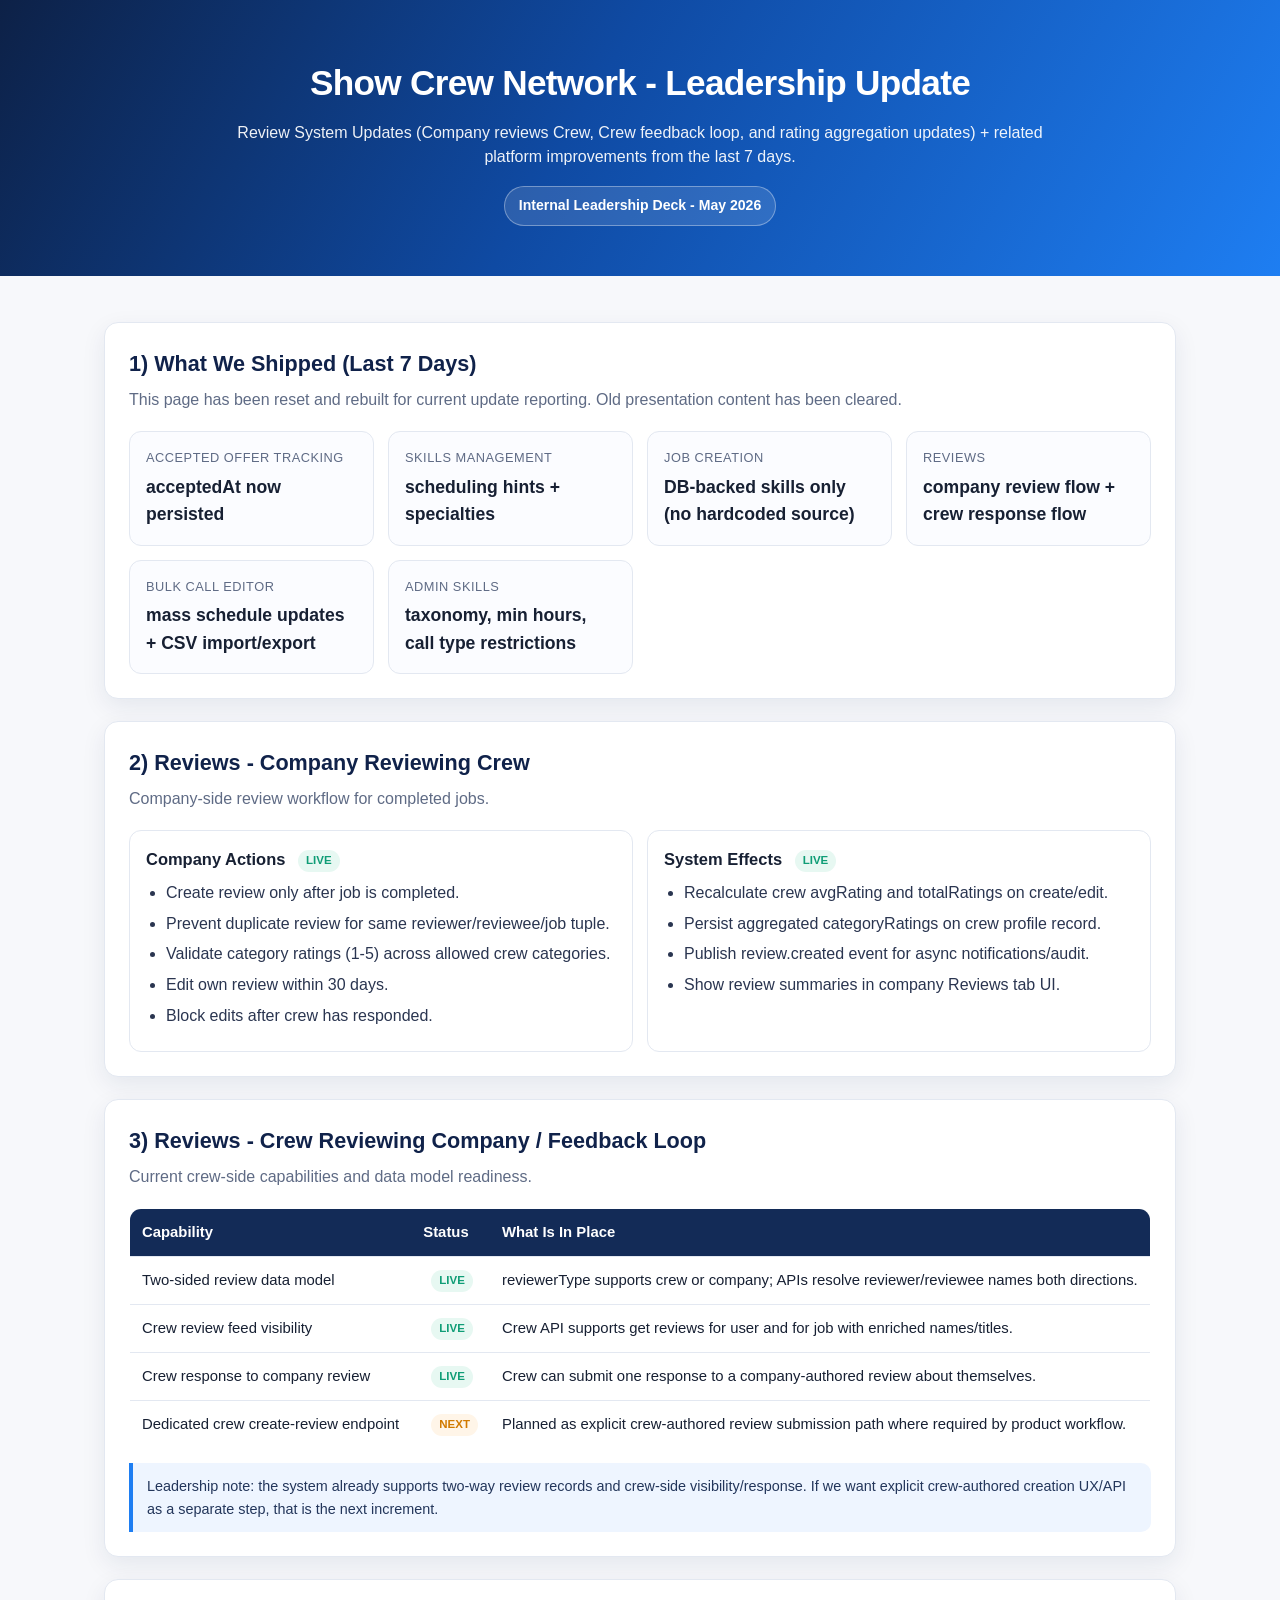
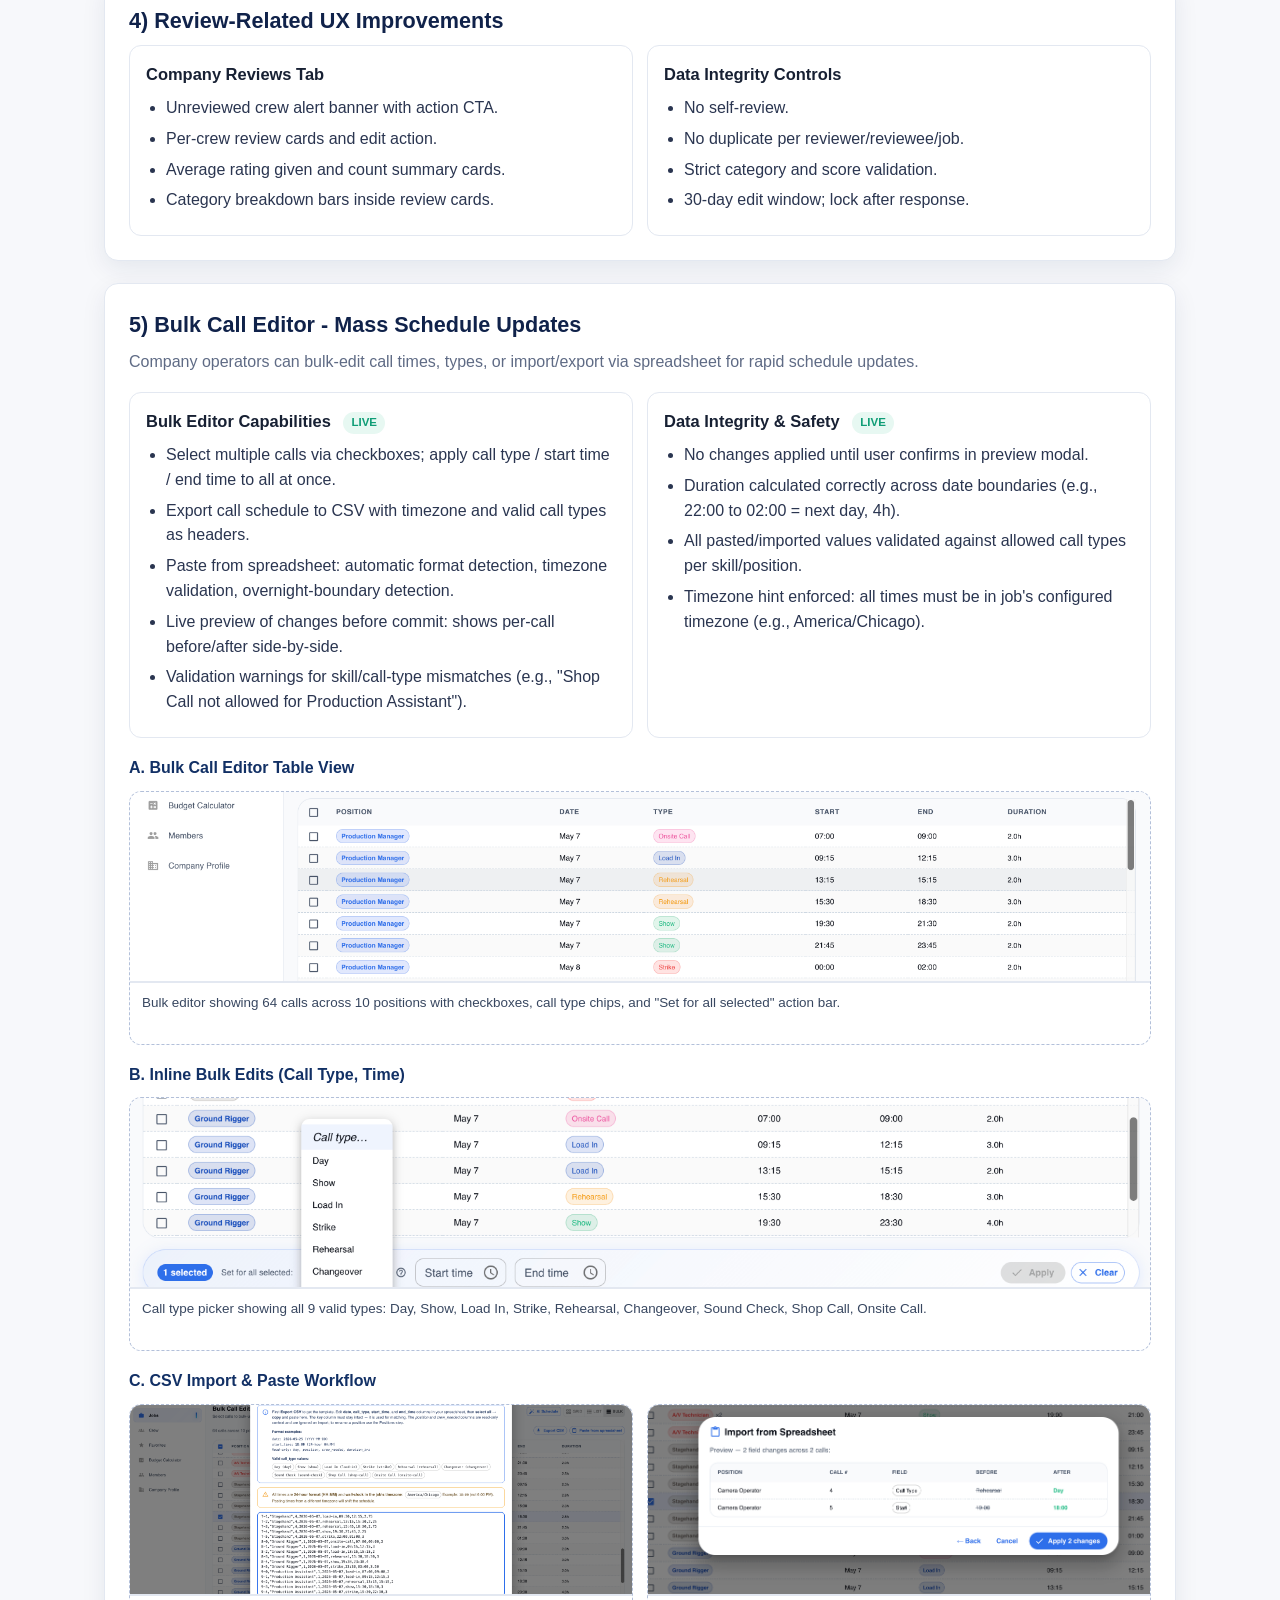
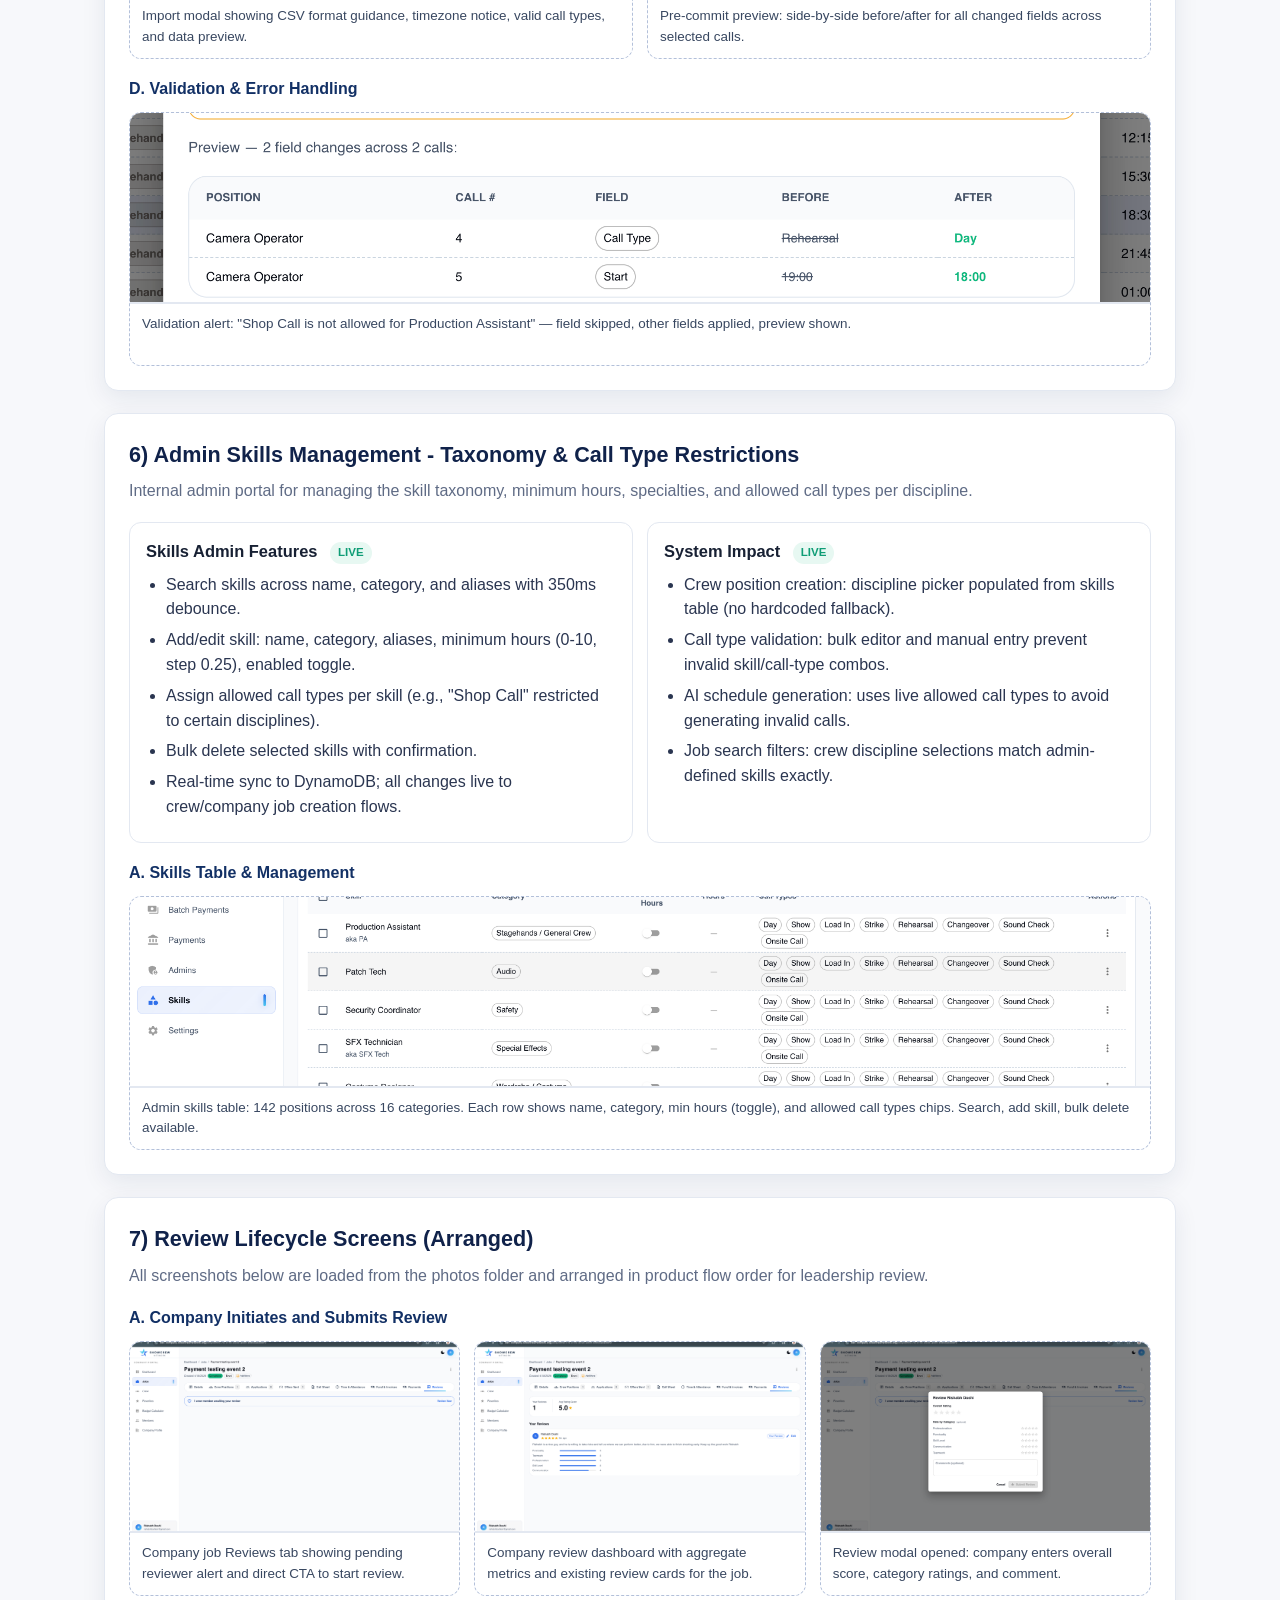
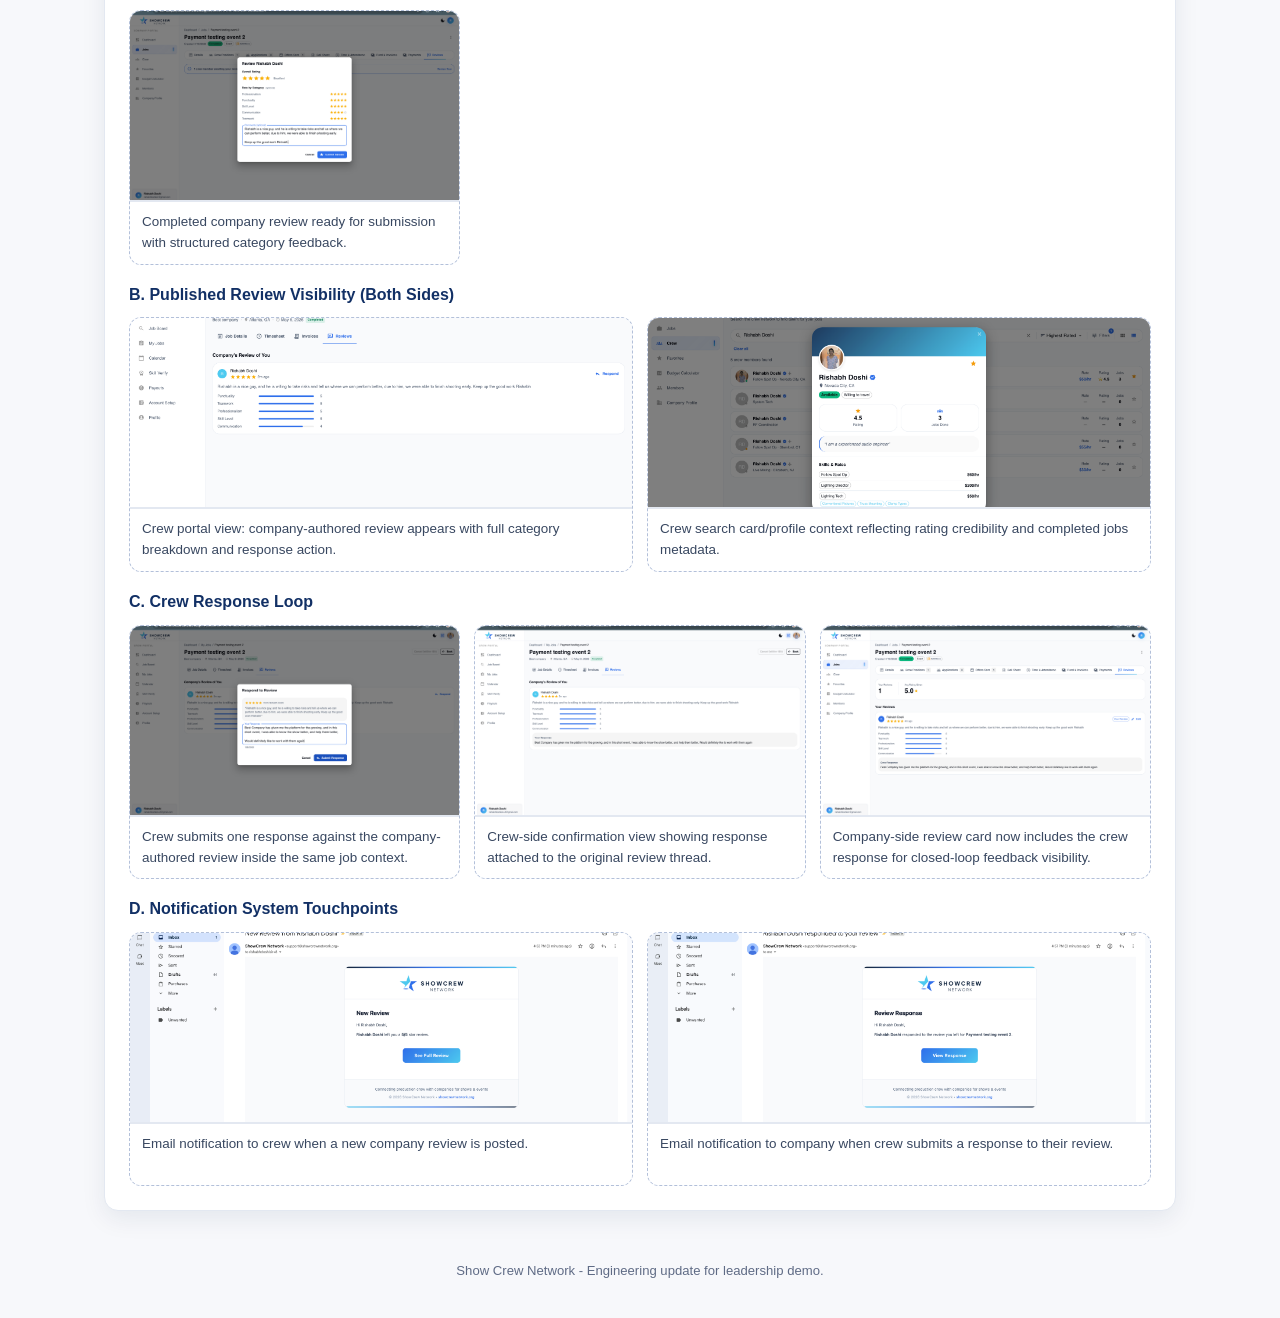
==== demo-29-april-2026.html @ bf5eb134 "feat: Add bulk call editor and admin skills management sections to leadership deck - Section 5: Bulk" ====
<!DOCTYPE html>
<html lang="en">
<head>
  <meta charset="UTF-8">
  <meta name="viewport" content="width=device-width, initial-scale=1.0">
  <title>Show Crew Network - Leadership Update (Reviews)</title>
  <style>
    :root {
      --bg: #f7f8fb;
      --card: #ffffff;
      --text: #172033;
      --muted: #5f6b85;
      --brand: #0f4aa3;
      --brand-2: #1e7ef2;
      --ok: #0f9d76;
      --warn: #d17a00;
      --line: #e3e8f1;
      --shadow: 0 8px 24px rgba(16, 37, 72, 0.08);
      --radius: 14px;
    }

    * { box-sizing: border-box; margin: 0; padding: 0; }
    body {
      font-family: -apple-system, BlinkMacSystemFont, 'Segoe UI', Roboto, Arial, sans-serif;
      background: var(--bg);
      color: var(--text);
      line-height: 1.55;
    }

    .hero {
      background: linear-gradient(120deg, #0d2147 0%, #0f4aa3 45%, #1e7ef2 100%);
      color: #fff;
      padding: 56px 24px 50px;
      text-align: center;
    }
    .hero h1 { font-size: 2.2rem; font-weight: 800; letter-spacing: -0.02em; }
    .hero p { margin-top: 10px; opacity: 0.93; max-width: 860px; margin-left: auto; margin-right: auto; }
    .meta {
      margin-top: 16px;
      display: inline-block;
      padding: 8px 14px;
      border: 1px solid rgba(255,255,255,0.35);
      border-radius: 999px;
      background: rgba(255,255,255,0.12);
      font-size: 0.88rem;
      font-weight: 600;
    }

    .wrap { max-width: 1120px; margin: 0 auto; padding: 24px; }
    section { margin-top: 22px; }

    .card {
      background: var(--card);
      border: 1px solid var(--line);
      border-radius: var(--radius);
      box-shadow: var(--shadow);
      padding: 24px;
    }

    h2 { font-size: 1.35rem; margin-bottom: 8px; color: #10224a; }
    .sub { color: var(--muted); margin-bottom: 18px; }

    .kpi-grid {
      display: grid;
      grid-template-columns: repeat(auto-fit, minmax(220px, 1fr));
      gap: 14px;
    }
    .kpi {
      border: 1px solid var(--line);
      border-radius: 12px;
      padding: 16px;
      background: #fbfcff;
    }
    .kpi .label { color: var(--muted); font-size: 0.8rem; text-transform: uppercase; letter-spacing: 0.04em; }
    .kpi .value { font-size: 1.1rem; font-weight: 700; margin-top: 6px; }

    .flow-grid {
      display: grid;
      grid-template-columns: repeat(auto-fit, minmax(300px, 1fr));
      gap: 14px;
    }
    .flow {
      border: 1px solid var(--line);
      border-radius: 12px;
      padding: 16px;
      background: #fff;
    }
    .flow h3 { font-size: 1.03rem; margin-bottom: 8px; }
    .flow ul { padding-left: 20px; color: #2a3550; }
    .flow li { margin-bottom: 6px; }

    .status {
      display: inline-block;
      margin-left: 8px;
      padding: 2px 8px;
      border-radius: 999px;
      font-size: 0.72rem;
      font-weight: 700;
      vertical-align: middle;
    }
    .done { background: #e7f8f2; color: var(--ok); }
    .inprogress { background: #fff5e8; color: var(--warn); }

    table {
      width: 100%;
      border-collapse: collapse;
      border: 1px solid var(--line);
      border-radius: 12px;
      overflow: hidden;
      font-size: 0.93rem;
    }
    thead { background: #132b57; color: #fff; }
    th, td { text-align: left; padding: 12px 12px; border-bottom: 1px solid var(--line); }
    tbody tr:last-child td { border-bottom: none; }

    .photo-grid {
      display: grid;
      grid-template-columns: repeat(auto-fit, minmax(250px, 1fr));
      gap: 14px;
    }
    .gallery-title {
      margin: 18px 0 10px;
      font-size: 1rem;
      color: #123065;
      font-weight: 700;
    }
    .shot {
      border: 1px dashed #b3c0d9;
      border-radius: 12px;
      background: #f9fbff;
      overflow: hidden;
    }
    .shot img {
      width: 100%;
      height: 190px;
      object-fit: cover;
      display: block;
      border-bottom: 1px solid var(--line);
    }
    .shot .ph {
      height: 190px;
      display: flex;
      align-items: center;
      justify-content: center;
      color: #7b8aa8;
      font-size: 0.86rem;
      text-align: center;
      padding: 12px;
    }
    .shot .cap {
      border-top: 1px solid var(--line);
      padding: 10px 12px;
      font-size: 0.84rem;
      color: #384760;
      background: #fff;
      min-height: 62px;
    }

    .note {
      margin-top: 14px;
      padding: 12px 14px;
      border-left: 4px solid var(--brand-2);
      background: #eef5ff;
      border-radius: 0 10px 10px 0;
      color: #23365b;
      font-size: 0.9rem;
    }

    .footer {
      text-align: center;
      color: var(--muted);
      font-size: 0.82rem;
      padding: 26px 16px 36px;
    }

    @media (max-width: 768px) {
      .hero h1 { font-size: 1.7rem; }
      .wrap { padding: 14px; }
      .card { padding: 16px; }
    }
  </style>
</head>
<body>
  <header class="hero">
    <h1>Show Crew Network - Leadership Update</h1>
    <p>Review System Updates (Company reviews Crew, Crew feedback loop, and rating aggregation updates) + related platform improvements from the last 7 days.</p>
    <div class="meta">Internal Leadership Deck - May 2026</div>
  </header>

  <main class="wrap">
    <section class="card">
      <h2>1) What We Shipped (Last 7 Days)</h2>
      <p class="sub">This page has been reset and rebuilt for current update reporting. Old presentation content has been cleared.</p>
      <div class="kpi-grid">
        <div class="kpi">
          <div class="label">Accepted Offer Tracking</div>
          <div class="value">acceptedAt now persisted</div>
        </div>
        <div class="kpi">
          <div class="label">Skills Management</div>
          <div class="value">scheduling hints + specialties</div>
        </div>
        <div class="kpi">
          <div class="label">Job Creation</div>
          <div class="value">DB-backed skills only (no hardcoded source)</div>
        </div>
        <div class="kpi">
          <div class="label">Reviews</div>
          <div class="value">company review flow + crew response flow</div>
        </div>
        <div class="kpi">
          <div class="label">Bulk Call Editor</div>
          <div class="value">mass schedule updates + CSV import/export</div>
        </div>
        <div class="kpi">
          <div class="label">Admin Skills</div>
          <div class="value">taxonomy, min hours, call type restrictions</div>
        </div>
      </div>
    </section>

    <section class="card">
      <h2>2) Reviews - Company Reviewing Crew</h2>
      <p class="sub">Company-side review workflow for completed jobs.</p>
      <div class="flow-grid">
        <div class="flow">
          <h3>Company Actions <span class="status done">LIVE</span></h3>
          <ul>
            <li>Create review only after job is completed.</li>
            <li>Prevent duplicate review for same reviewer/reviewee/job tuple.</li>
            <li>Validate category ratings (1-5) across allowed crew categories.</li>
            <li>Edit own review within 30 days.</li>
            <li>Block edits after crew has responded.</li>
          </ul>
        </div>
        <div class="flow">
          <h3>System Effects <span class="status done">LIVE</span></h3>
          <ul>
            <li>Recalculate crew avgRating and totalRatings on create/edit.</li>
            <li>Persist aggregated categoryRatings on crew profile record.</li>
            <li>Publish review.created event for async notifications/audit.</li>
            <li>Show review summaries in company Reviews tab UI.</li>
          </ul>
        </div>
      </div>
    </section>

    <section class="card">
      <h2>3) Reviews - Crew Reviewing Company / Feedback Loop</h2>
      <p class="sub">Current crew-side capabilities and data model readiness.</p>
      <table>
        <thead>
          <tr>
            <th>Capability</th>
            <th>Status</th>
            <th>What Is In Place</th>
          </tr>
        </thead>
        <tbody>
          <tr>
            <td>Two-sided review data model</td>
            <td><span class="status done">LIVE</span></td>
            <td>reviewerType supports crew or company; APIs resolve reviewer/reviewee names both directions.</td>
          </tr>
          <tr>
            <td>Crew review feed visibility</td>
            <td><span class="status done">LIVE</span></td>
            <td>Crew API supports get reviews for user and for job with enriched names/titles.</td>
          </tr>
          <tr>
            <td>Crew response to company review</td>
            <td><span class="status done">LIVE</span></td>
            <td>Crew can submit one response to a company-authored review about themselves.</td>
          </tr>
          <tr>
            <td>Dedicated crew create-review endpoint</td>
            <td><span class="status inprogress">NEXT</span></td>
            <td>Planned as explicit crew-authored review submission path where required by product workflow.</td>
          </tr>
        </tbody>
      </table>
      <div class="note">
        Leadership note: the system already supports two-way review records and crew-side visibility/response. If we want explicit crew-authored creation UX/API as a separate step, that is the next increment.
      </div>
    </section>

    <section class="card">
      <h2>4) Review-Related UX Improvements</h2>
      <div class="flow-grid">
        <div class="flow">
          <h3>Company Reviews Tab</h3>
          <ul>
            <li>Unreviewed crew alert banner with action CTA.</li>
            <li>Per-crew review cards and edit action.</li>
            <li>Average rating given and count summary cards.</li>
            <li>Category breakdown bars inside review cards.</li>
          </ul>
        </div>
        <div class="flow">
          <h3>Data Integrity Controls</h3>
          <ul>
            <li>No self-review.</li>
            <li>No duplicate per reviewer/reviewee/job.</li>
            <li>Strict category and score validation.</li>
            <li>30-day edit window; lock after response.</li>
          </ul>
        </div>
      </div>
    </section>

    <section class="card">
      <h2>5) Bulk Call Editor - Mass Schedule Updates</h2>
      <p class="sub">Company operators can bulk-edit call times, types, or import/export via spreadsheet for rapid schedule updates.</p>
      <div class="flow-grid">
        <div class="flow">
          <h3>Bulk Editor Capabilities <span class="status done">LIVE</span></h3>
          <ul>
            <li>Select multiple calls via checkboxes; apply call type / start time / end time to all at once.</li>
            <li>Export call schedule to CSV with timezone and valid call types as headers.</li>
            <li>Paste from spreadsheet: automatic format detection, timezone validation, overnight-boundary detection.</li>
            <li>Live preview of changes before commit: shows per-call before/after side-by-side.</li>
            <li>Validation warnings for skill/call-type mismatches (e.g., "Shop Call not allowed for Production Assistant").</li>
          </ul>
        </div>
        <div class="flow">
          <h3>Data Integrity & Safety <span class="status done">LIVE</span></h3>
          <ul>
            <li>No changes applied until user confirms in preview modal.</li>
            <li>Duration calculated correctly across date boundaries (e.g., 22:00 to 02:00 = next day, 4h).</li>
            <li>All pasted/imported values validated against allowed call types per skill/position.</li>
            <li>Timezone hint enforced: all times must be in job's configured timezone (e.g., America/Chicago).</li>
          </ul>
        </div>
      </div>

      <h3 class="gallery-title">A. Bulk Call Editor Table View</h3>
      <div class="photo-grid">
        <div class="shot">
          <img src="photos/Bulk-Edit-Jobs.png" alt="Bulk call editor main table">
          <div class="cap">Bulk editor showing 64 calls across 10 positions with checkboxes, call type chips, and "Set for all selected" action bar.</div>
        </div>
      </div>

      <h3 class="gallery-title">B. Inline Bulk Edits (Call Type, Time)</h3>
      <div class="photo-grid">
        <div class="shot">
          <img src="photos/Bulk-Edit-Options.png" alt="Call type dropdown in bulk editor">
          <div class="cap">Call type picker showing all 9 valid types: Day, Show, Load In, Strike, Rehearsal, Changeover, Sound Check, Shop Call, Onsite Call.</div>
        </div>
      </div>

      <h3 class="gallery-title">C. CSV Import & Paste Workflow</h3>
      <div class="photo-grid">
        <div class="shot">
          <img src="photos/Bulk-Edit-Paste-Options.png" alt="Spreadsheet import modal">
          <div class="cap">Import modal showing CSV format guidance, timezone notice, valid call types, and data preview.</div>
        </div>
        <div class="shot">
          <img src="photos/Bulk-Edit-Pasted-Changed.png" alt="Preview of imported changes">
          <div class="cap">Pre-commit preview: side-by-side before/after for all changed fields across selected calls.</div>
        </div>
      </div>

      <h3 class="gallery-title">D. Validation & Error Handling</h3>
      <div class="photo-grid">
        <div class="shot">
          <img src="photos/Validations-Call.png" alt="Import validation warnings">
          <div class="cap">Validation alert: "Shop Call is not allowed for Production Assistant" — field skipped, other fields applied, preview shown.</div>
        </div>
      </div>
    </section>

    <section class="card">
      <h2>6) Admin Skills Management - Taxonomy & Call Type Restrictions</h2>
      <p class="sub">Internal admin portal for managing the skill taxonomy, minimum hours, specialties, and allowed call types per discipline.</p>
      <div class="flow-grid">
        <div class="flow">
          <h3>Skills Admin Features <span class="status done">LIVE</span></h3>
          <ul>
            <li>Search skills across name, category, and aliases with 350ms debounce.</li>
            <li>Add/edit skill: name, category, aliases, minimum hours (0-10, step 0.25), enabled toggle.</li>
            <li>Assign allowed call types per skill (e.g., "Shop Call" restricted to certain disciplines).</li>
            <li>Bulk delete selected skills with confirmation.</li>
            <li>Real-time sync to DynamoDB; all changes live to crew/company job creation flows.</li>
          </ul>
        </div>
        <div class="flow">
          <h3>System Impact <span class="status done">LIVE</span></h3>
          <ul>
            <li>Crew position creation: discipline picker populated from skills table (no hardcoded fallback).</li>
            <li>Call type validation: bulk editor and manual entry prevent invalid skill/call-type combos.</li>
            <li>AI schedule generation: uses live allowed call types to avoid generating invalid calls.</li>
            <li>Job search filters: crew discipline selections match admin-defined skills exactly.</li>
          </ul>
        </div>
      </div>

      <h3 class="gallery-title">A. Skills Table & Management</h3>
      <div class="photo-grid">
        <div class="shot">
          <img src="photos/Admin-SkillEdit-Tab.png" alt="Admin skills management table">
          <div class="cap">Admin skills table: 142 positions across 16 categories. Each row shows name, category, min hours (toggle), and allowed call types chips. Search, add skill, bulk delete available.</div>
        </div>
      </div>
    </section>

    <section class="card">
      <h2>7) Review Lifecycle Screens (Arranged)</h2>
      <p class="sub">All screenshots below are loaded from the photos folder and arranged in product flow order for leadership review.</p>

      <h3 class="gallery-title">A. Company Initiates and Submits Review</h3>
      <div class="photo-grid">
        <div class="shot">
          <img src="photos/Review-Top-Page.png" alt="Company review tab with pending review alert">
          <div class="cap">Company job Reviews tab showing pending reviewer alert and direct CTA to start review.</div>
        </div>
        <div class="shot">
          <img src="photos/Company-Review-Job-Dashbvoard.png" alt="Company reviews dashboard for job">
          <div class="cap">Company review dashboard with aggregate metrics and existing review cards for the job.</div>
        </div>
        <div class="shot">
          <img src="photos/Review-Selection.png" alt="Company selects ratings in review modal">
          <div class="cap">Review modal opened: company enters overall score, category ratings, and comment.</div>
        </div>
        <div class="shot">
          <img src="photos/Review-Filled-Company.png" alt="Completed company review form ready to submit">
          <div class="cap">Completed company review ready for submission with structured category feedback.</div>
        </div>
      </div>

      <h3 class="gallery-title">B. Published Review Visibility (Both Sides)</h3>
      <div class="photo-grid">
        <div class="shot">
          <img src="photos/Crew-View-Review.png" alt="Crew sees company review in crew portal">
          <div class="cap">Crew portal view: company-authored review appears with full category breakdown and response action.</div>
        </div>
        <div class="shot">
          <img src="photos/Crew-Card-Review.png" alt="Crew public card with rating and jobs">
          <div class="cap">Crew search card/profile context reflecting rating credibility and completed jobs metadata.</div>
        </div>
      </div>

      <h3 class="gallery-title">C. Crew Response Loop</h3>
      <div class="photo-grid">
        <div class="shot">
          <img src="photos/Crew-Response.png" alt="Crew responds to company review">
          <div class="cap">Crew submits one response against the company-authored review inside the same job context.</div>
        </div>
        <div class="shot">
          <img src="photos/Crew-Response-View.png" alt="Crew response shown under review">
          <div class="cap">Crew-side confirmation view showing response attached to the original review thread.</div>
        </div>
        <div class="shot">
          <img src="photos/Company-View-Review-Response.png" alt="Company sees crew response on review card">
          <div class="cap">Company-side review card now includes the crew response for closed-loop feedback visibility.</div>
        </div>
      </div>

      <h3 class="gallery-title">D. Notification System Touchpoints</h3>
      <div class="photo-grid">
        <div class="shot">
          <img src="photos/Crew-Email-Review.png" alt="Email sent to crew when review is posted">
          <div class="cap">Email notification to crew when a new company review is posted.</div>
        </div>
        <div class="shot">
          <img src="photos/Company-Email-Review-Respond.png" alt="Email sent to company when crew responds">
          <div class="cap">Email notification to company when crew submits a response to their review.</div>
        </div>
      </div>
    </section>
  </main>

  <footer class="footer">
    Show Crew Network - Engineering update for leadership demo.
  </footer>
</body>
</html>
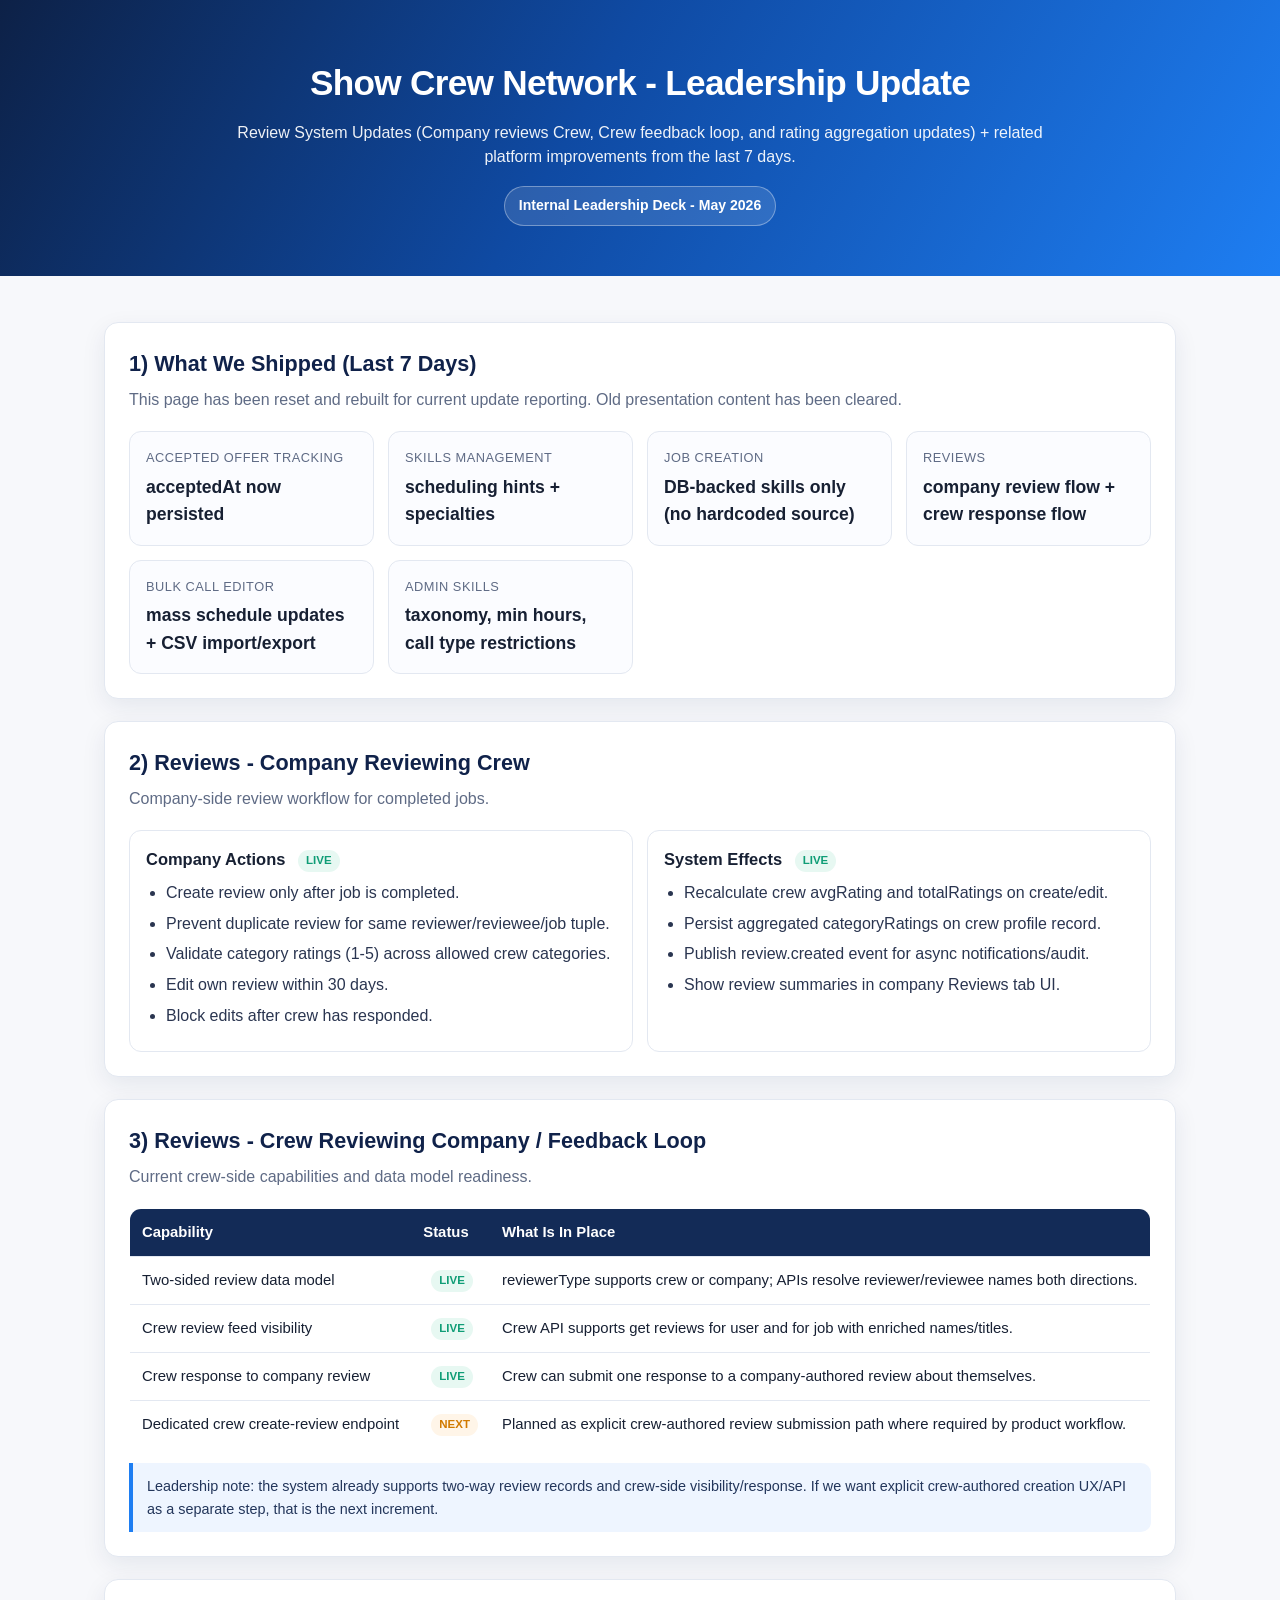
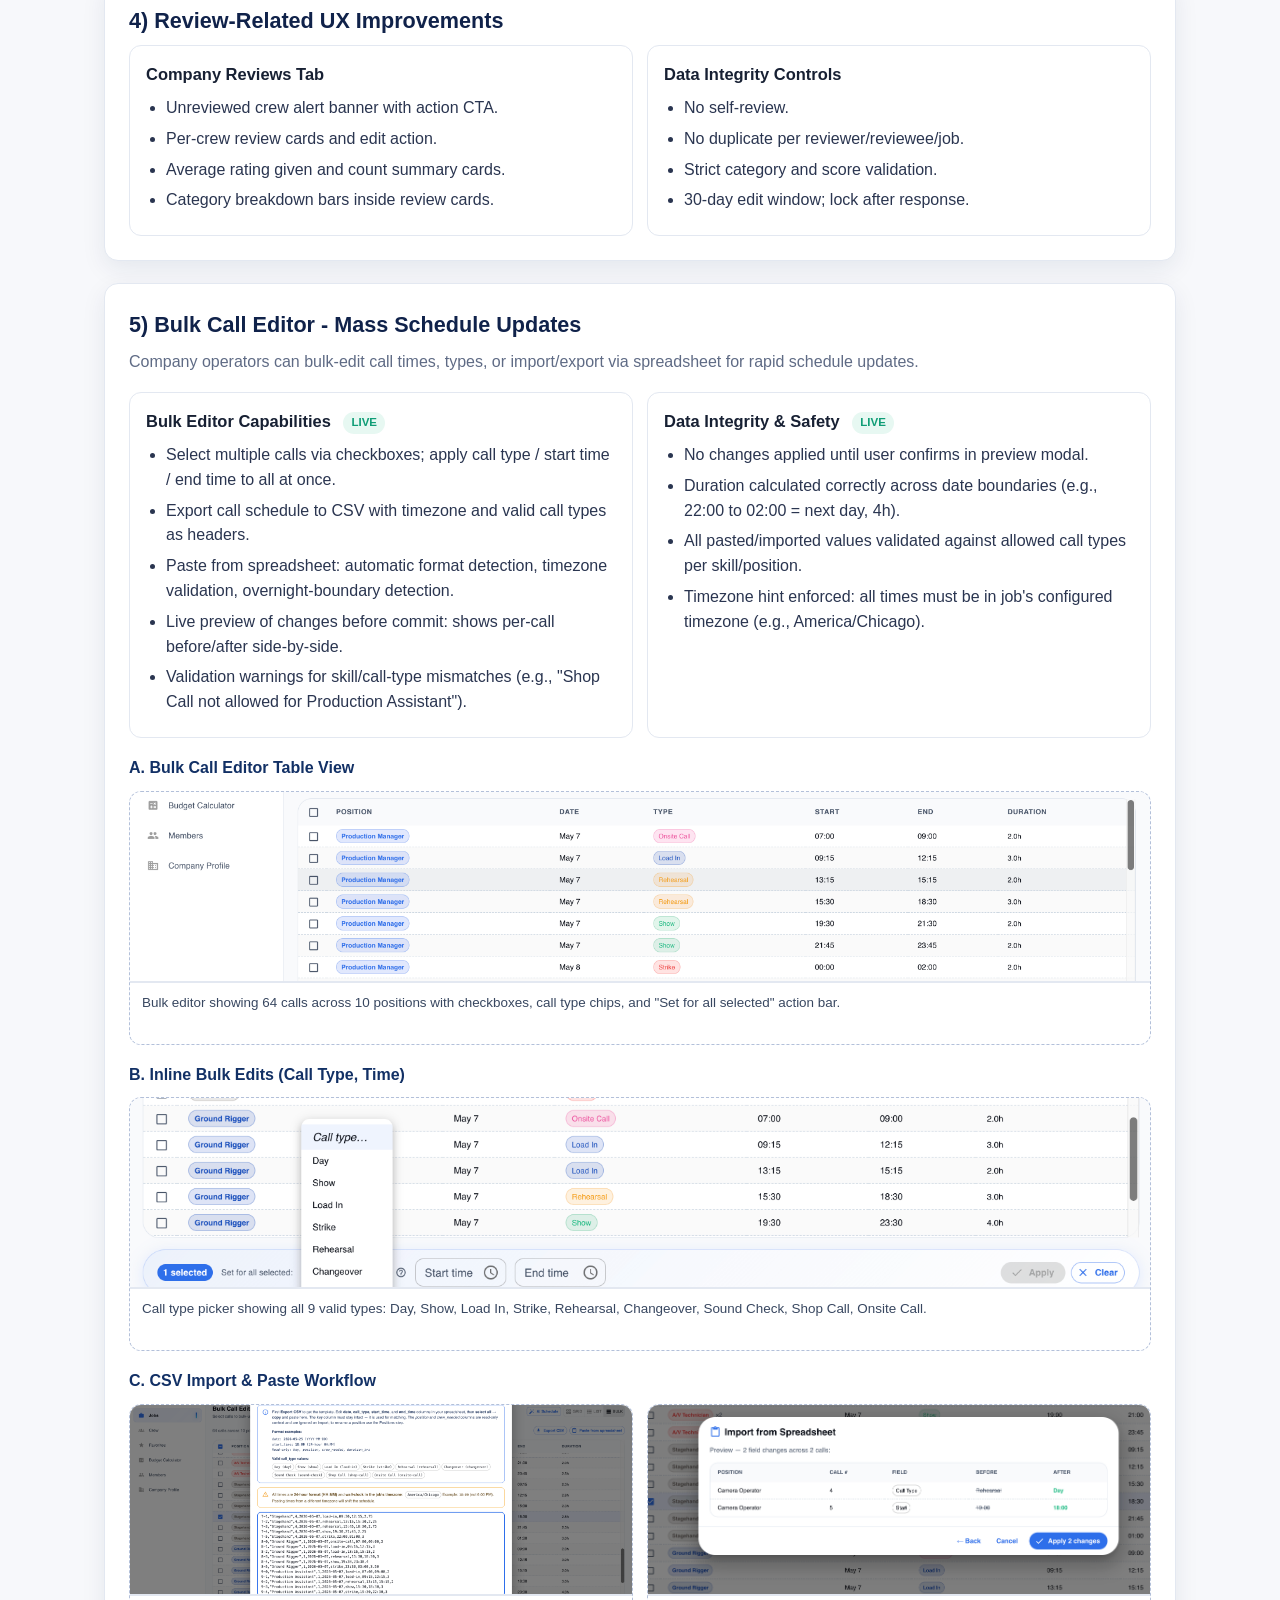
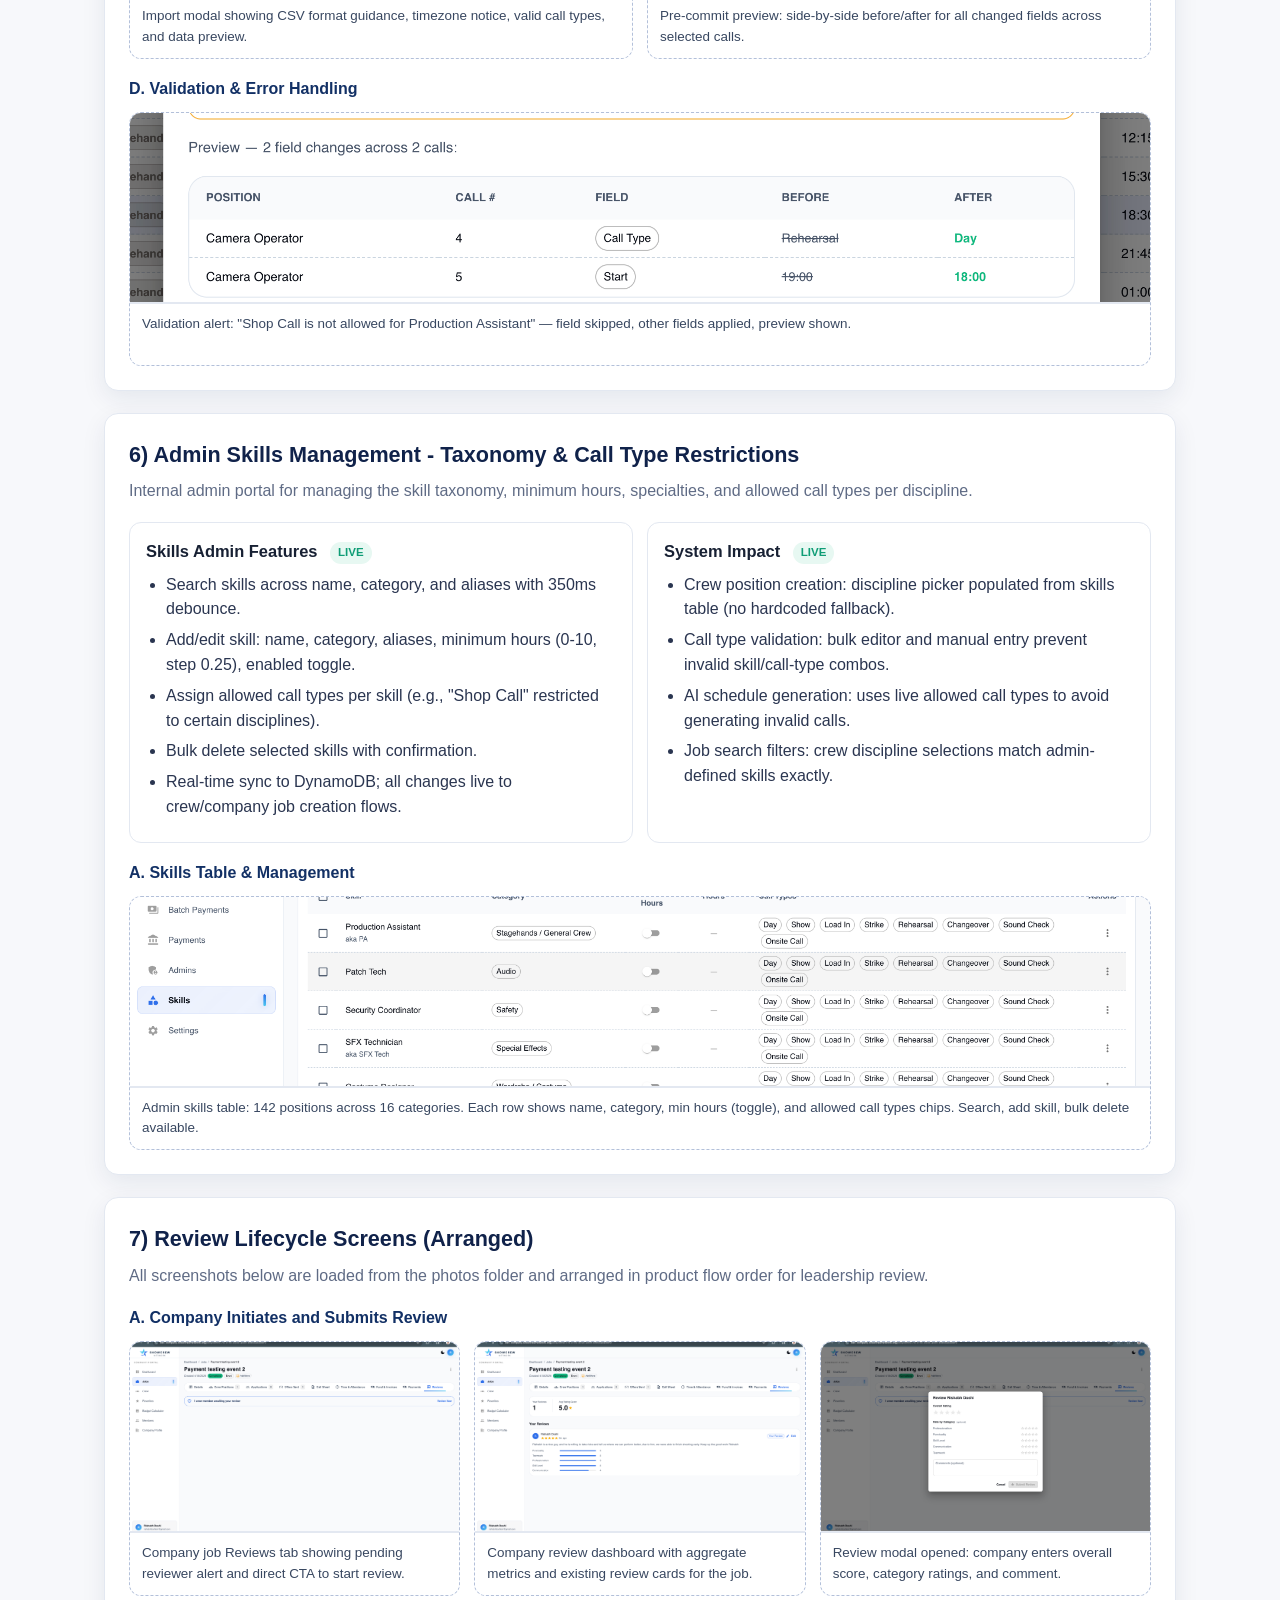
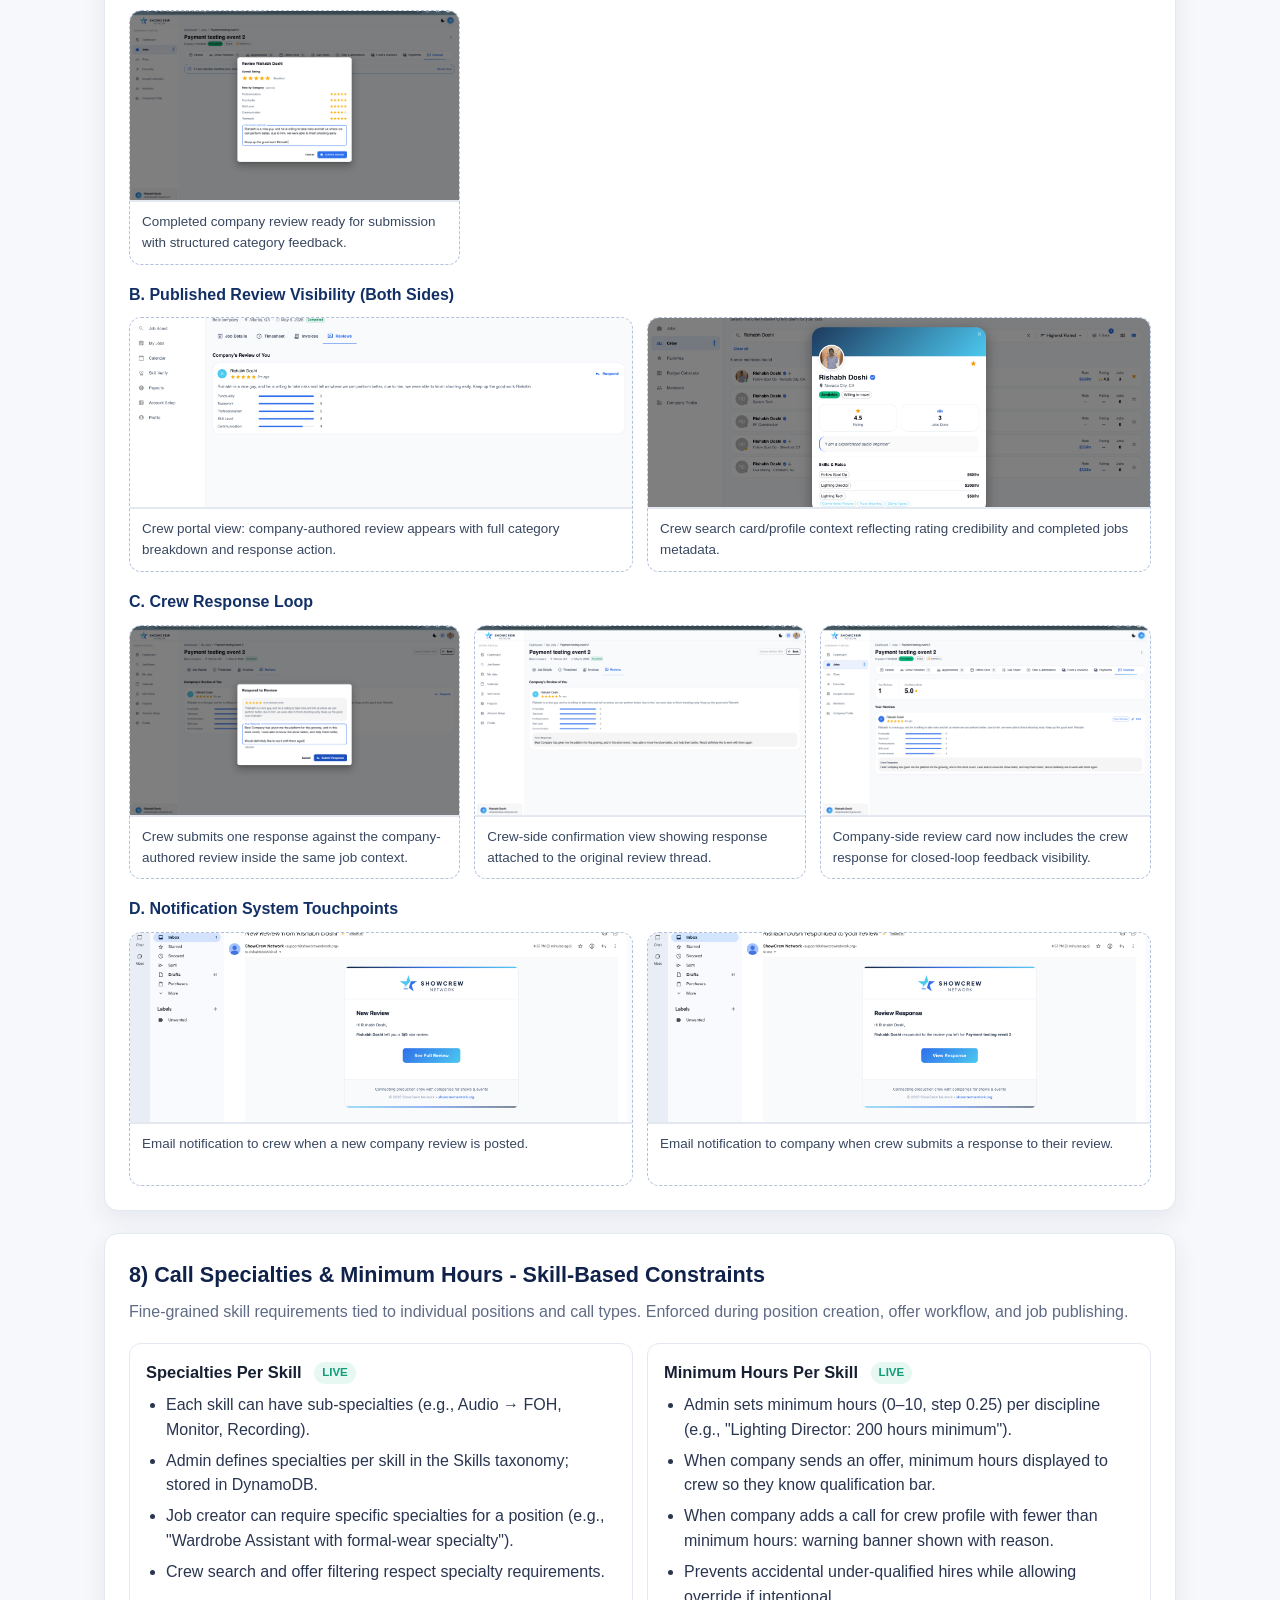
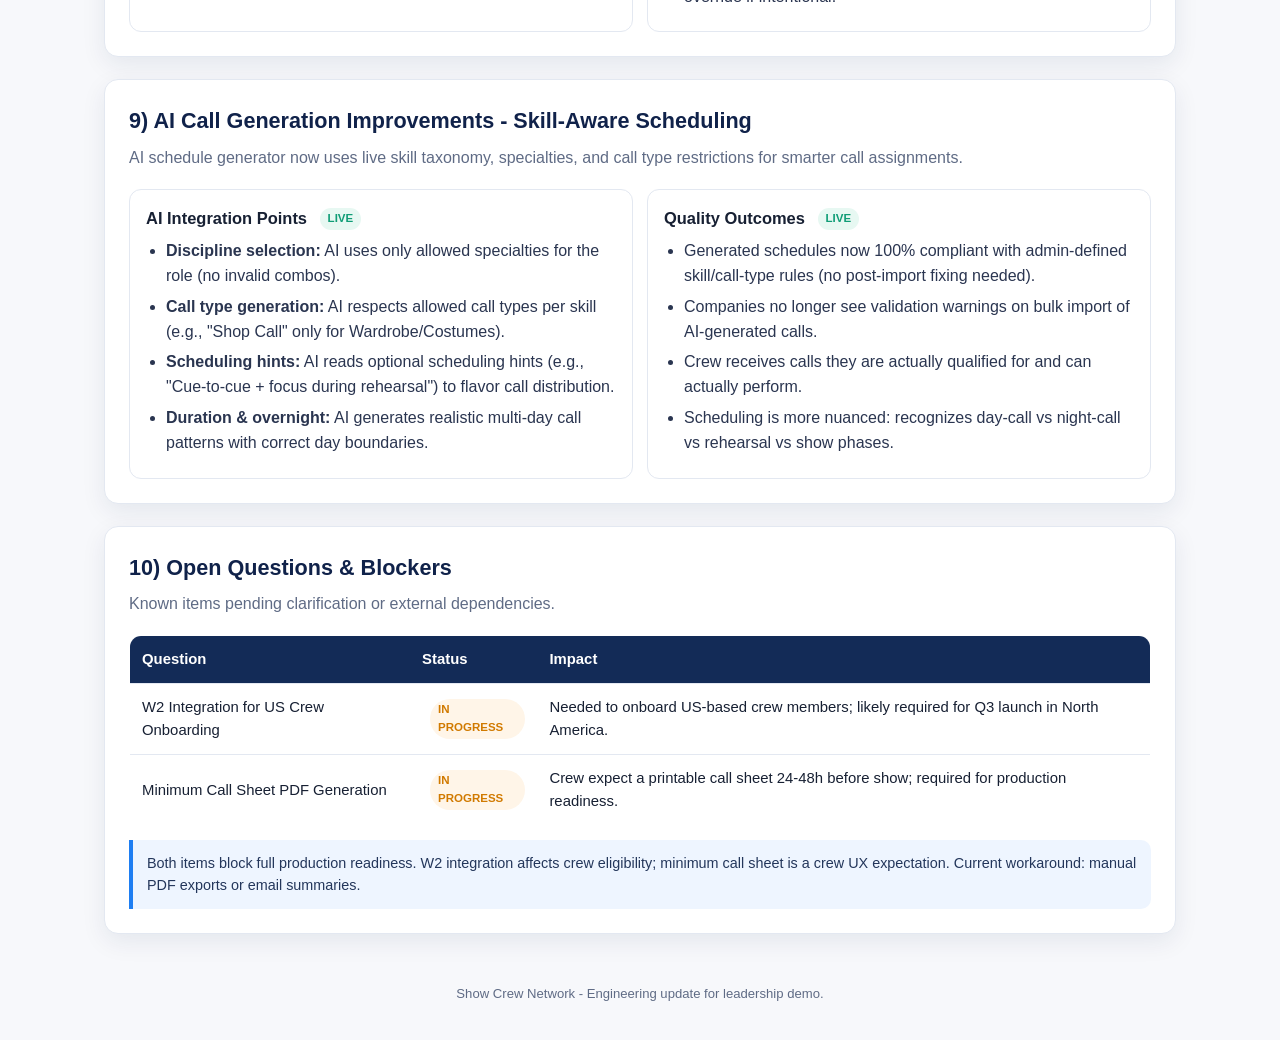
==== commit 1e2672d0: "feat: Add call specialties, minimum hours, AI improvements, and open questions - Section 8: Call Spe" ====
--- a/demo-29-april-2026.html
+++ b/demo-29-april-2026.html
@@ -468,6 +468,85 @@
         </div>
       </div>
     </section>
+
+    <section class="card">
+      <h2>8) Call Specialties & Minimum Hours - Skill-Based Constraints</h2>
+      <p class="sub">Fine-grained skill requirements tied to individual positions and call types. Enforced during position creation, offer workflow, and job publishing.</p>
+      <div class="flow-grid">
+        <div class="flow">
+          <h3>Specialties Per Skill <span class="status done">LIVE</span></h3>
+          <ul>
+            <li>Each skill can have sub-specialties (e.g., Audio → FOH, Monitor, Recording).</li>
+            <li>Admin defines specialties per skill in the Skills taxonomy; stored in DynamoDB.</li>
+            <li>Job creator can require specific specialties for a position (e.g., "Wardrobe Assistant with formal-wear specialty").</li>
+            <li>Crew search and offer filtering respect specialty requirements.</li>
+          </ul>
+        </div>
+        <div class="flow">
+          <h3>Minimum Hours Per Skill <span class="status done">LIVE</span></h3>
+          <ul>
+            <li>Admin sets minimum hours (0–10, step 0.25) per discipline (e.g., "Lighting Director: 200 hours minimum").</li>
+            <li>When company sends an offer, minimum hours displayed to crew so they know qualification bar.</li>
+            <li>When company adds a call for crew profile with fewer than minimum hours: warning banner shown with reason.</li>
+            <li>Prevents accidental under-qualified hires while allowing override if intentional.</li>
+          </ul>
+        </div>
+      </div>
+    </section>
+
+    <section class="card">
+      <h2>9) AI Call Generation Improvements - Skill-Aware Scheduling</h2>
+      <p class="sub">AI schedule generator now uses live skill taxonomy, specialties, and call type restrictions for smarter call assignments.</p>
+      <div class="flow-grid">
+        <div class="flow">
+          <h3>AI Integration Points <span class="status done">LIVE</span></h3>
+          <ul>
+            <li><strong>Discipline selection:</strong> AI uses only allowed specialties for the role (no invalid combos).</li>
+            <li><strong>Call type generation:</strong> AI respects allowed call types per skill (e.g., "Shop Call" only for Wardrobe/Costumes).</li>
+            <li><strong>Scheduling hints:</strong> AI reads optional scheduling hints (e.g., "Cue-to-cue + focus during rehearsal") to flavor call distribution.</li>
+            <li><strong>Duration & overnight:</strong> AI generates realistic multi-day call patterns with correct day boundaries.</li>
+          </ul>
+        </div>
+        <div class="flow">
+          <h3>Quality Outcomes <span class="status done">LIVE</span></h3>
+          <ul>
+            <li>Generated schedules now 100% compliant with admin-defined skill/call-type rules (no post-import fixing needed).</li>
+            <li>Companies no longer see validation warnings on bulk import of AI-generated calls.</li>
+            <li>Crew receives calls they are actually qualified for and can actually perform.</li>
+            <li>Scheduling is more nuanced: recognizes day-call vs night-call vs rehearsal vs show phases.</li>
+          </ul>
+        </div>
+      </div>
+    </section>
+
+    <section class="card">
+      <h2>10) Open Questions & Blockers</h2>
+      <p class="sub">Known items pending clarification or external dependencies.</p>
+      <table>
+        <thead>
+          <tr>
+            <th>Question</th>
+            <th>Status</th>
+            <th>Impact</th>
+          </tr>
+        </thead>
+        <tbody>
+          <tr>
+            <td>W2 Integration for US Crew Onboarding</td>
+            <td><span class="status inprogress">IN PROGRESS</span></td>
+            <td>Needed to onboard US-based crew members; likely required for Q3 launch in North America.</td>
+          </tr>
+          <tr>
+            <td>Minimum Call Sheet PDF Generation</td>
+            <td><span class="status inprogress">IN PROGRESS</span></td>
+            <td>Crew expect a printable call sheet 24-48h before show; required for production readiness.</td>
+          </tr>
+        </tbody>
+      </table>
+      <div class="note">
+        Both items block full production readiness. W2 integration affects crew eligibility; minimum call sheet is a crew UX expectation. Current workaround: manual PDF exports or email summaries.
+      </div>
+    </section>
   </main>
 
   <footer class="footer">
